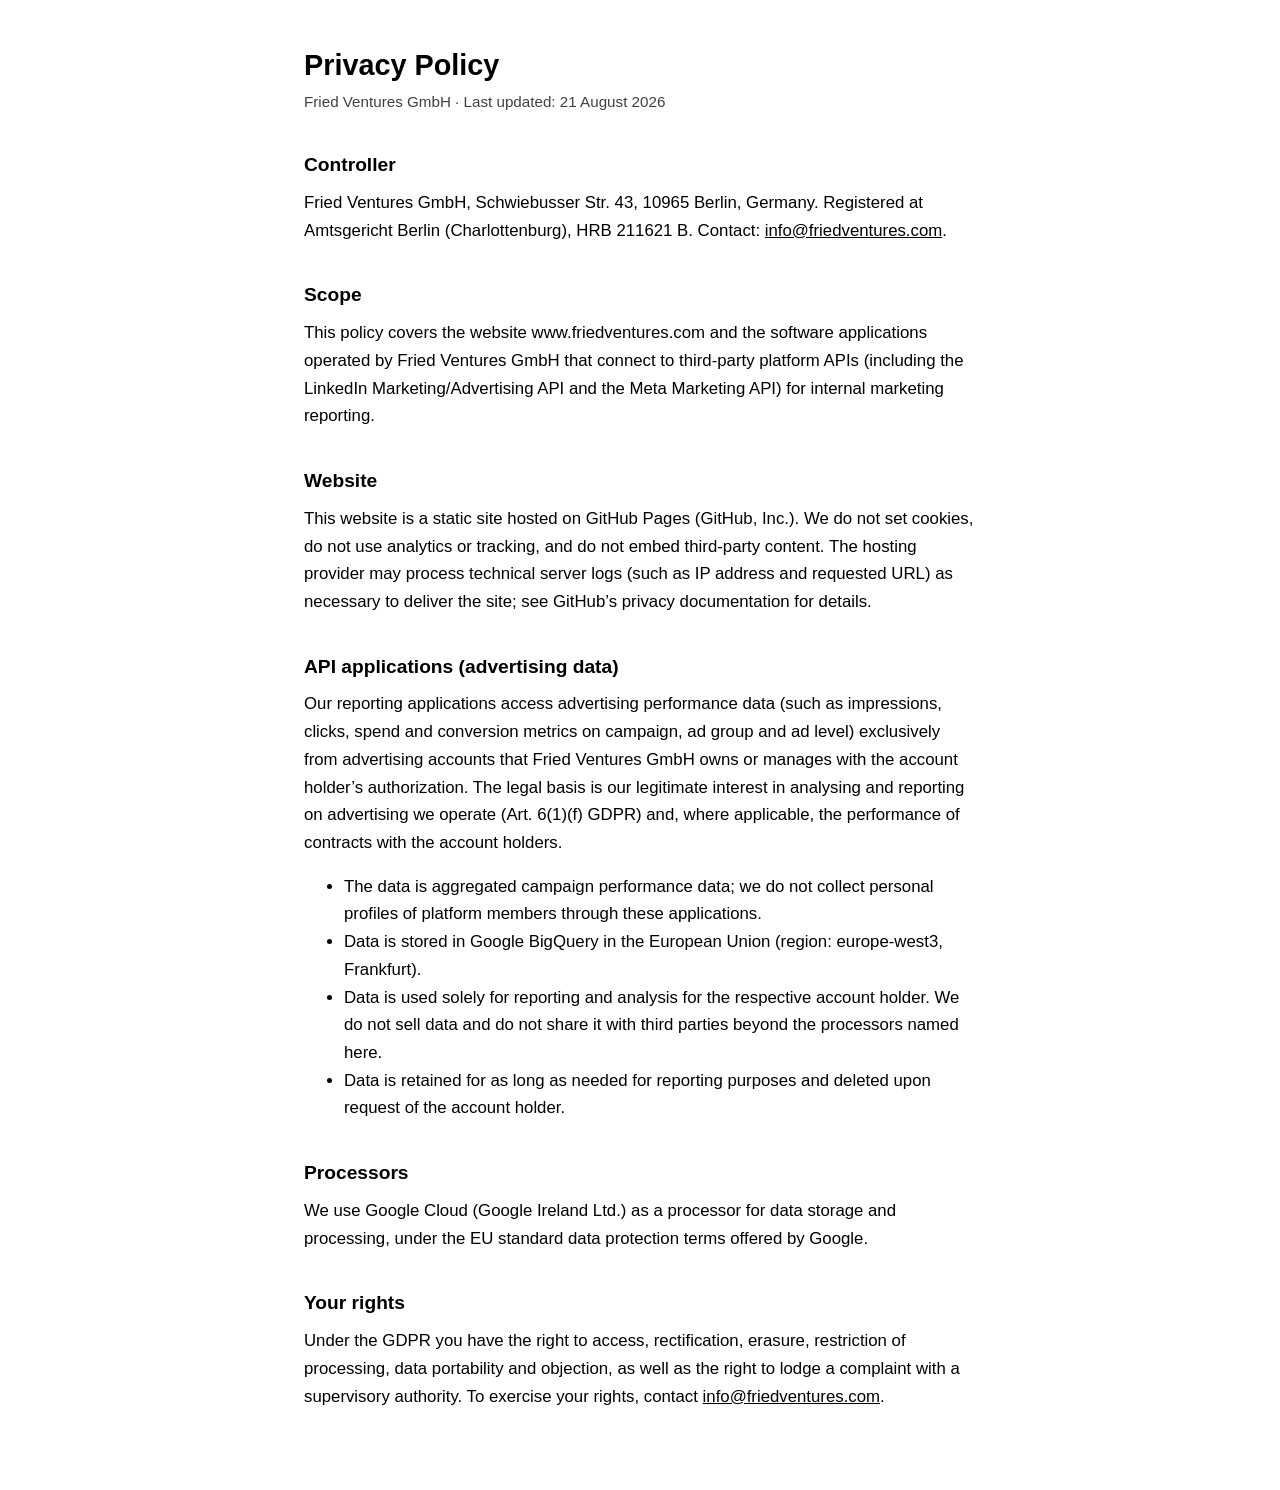
==== privacy/index.html @ 8555ea93 "Serve privacy policy at /privacy as well Co-Authored-By: Claude Fable 5 <noreply@anthropic.com>" ====
<!doctype html>
<html lang="en">
<head>
<meta charset="utf-8">
<meta name="viewport" content="width=device-width, initial-scale=1">
<title>Privacy Policy — Fried Ventures GmbH</title>
<meta name="robots" content="noindex">
<style>
  :root { color-scheme: light dark; }
  body {
    margin: 0 auto; max-width: 42rem; padding: 3rem 1.25rem 4rem;
    font-family: -apple-system, BlinkMacSystemFont, "Segoe UI", Roboto, Helvetica, Arial, sans-serif;
    line-height: 1.65; font-size: 1.05rem;
    background: Canvas; color: CanvasText;
  }
  h1 { font-size: 1.8rem; line-height: 1.2; margin: 0 0 0.4rem; }
  h2 { font-size: 1.2rem; margin: 2.2rem 0 0.5rem; }
  p, ul { margin: 0 0 1rem; }
  .meta { opacity: 0.75; font-size: 0.95rem; margin-bottom: 2rem; }
  a { color: inherit; }
</style>
</head>
<body>
<h1>Privacy Policy</h1>
<p class="meta">Fried Ventures GmbH · Last updated: 21 August 2026</p>

<h2>Controller</h2>
<p>Fried Ventures GmbH, Schwiebusser Str. 43, 10965 Berlin, Germany.
Registered at Amtsgericht Berlin (Charlottenburg), HRB 211621 B.
Contact: <a href="mailto:info@friedventures.com">info@friedventures.com</a>.</p>

<h2>Scope</h2>
<p>This policy covers the website www.friedventures.com and the software
applications operated by Fried Ventures GmbH that connect to third-party
platform APIs (including the LinkedIn Marketing/Advertising API and the
Meta Marketing API) for internal marketing reporting.</p>

<h2>Website</h2>
<p>This website is a static site hosted on GitHub Pages (GitHub, Inc.).
We do not set cookies, do not use analytics or tracking, and do not embed
third-party content. The hosting provider may process technical server
logs (such as IP address and requested URL) as necessary to deliver the
site; see GitHub&rsquo;s privacy documentation for details.</p>

<h2>API applications (advertising data)</h2>
<p>Our reporting applications access advertising performance data
(such as impressions, clicks, spend and conversion metrics on campaign,
ad group and ad level) exclusively from advertising accounts that
Fried Ventures GmbH owns or manages with the account holder&rsquo;s
authorization. The legal basis is our legitimate interest in analysing
and reporting on advertising we operate (Art. 6(1)(f) GDPR) and, where
applicable, the performance of contracts with the account holders.</p>
<ul>
  <li>The data is aggregated campaign performance data; we do not collect
  personal profiles of platform members through these applications.</li>
  <li>Data is stored in Google BigQuery in the European Union
  (region: europe-west3, Frankfurt).</li>
  <li>Data is used solely for reporting and analysis for the respective
  account holder. We do not sell data and do not share it with third
  parties beyond the processors named here.</li>
  <li>Data is retained for as long as needed for reporting purposes and
  deleted upon request of the account holder.</li>
</ul>

<h2>Processors</h2>
<p>We use Google Cloud (Google Ireland Ltd.) as a processor for data
storage and processing, under the EU standard data protection terms
offered by Google.</p>

<h2>Your rights</h2>
<p>Under the GDPR you have the right to access, rectification, erasure,
restriction of processing, data portability and objection, as well as the
right to lodge a complaint with a supervisory authority. To exercise your
rights, contact <a href="mailto:info@friedventures.com">info@friedventures.com</a>.</p>
</body>
</html>
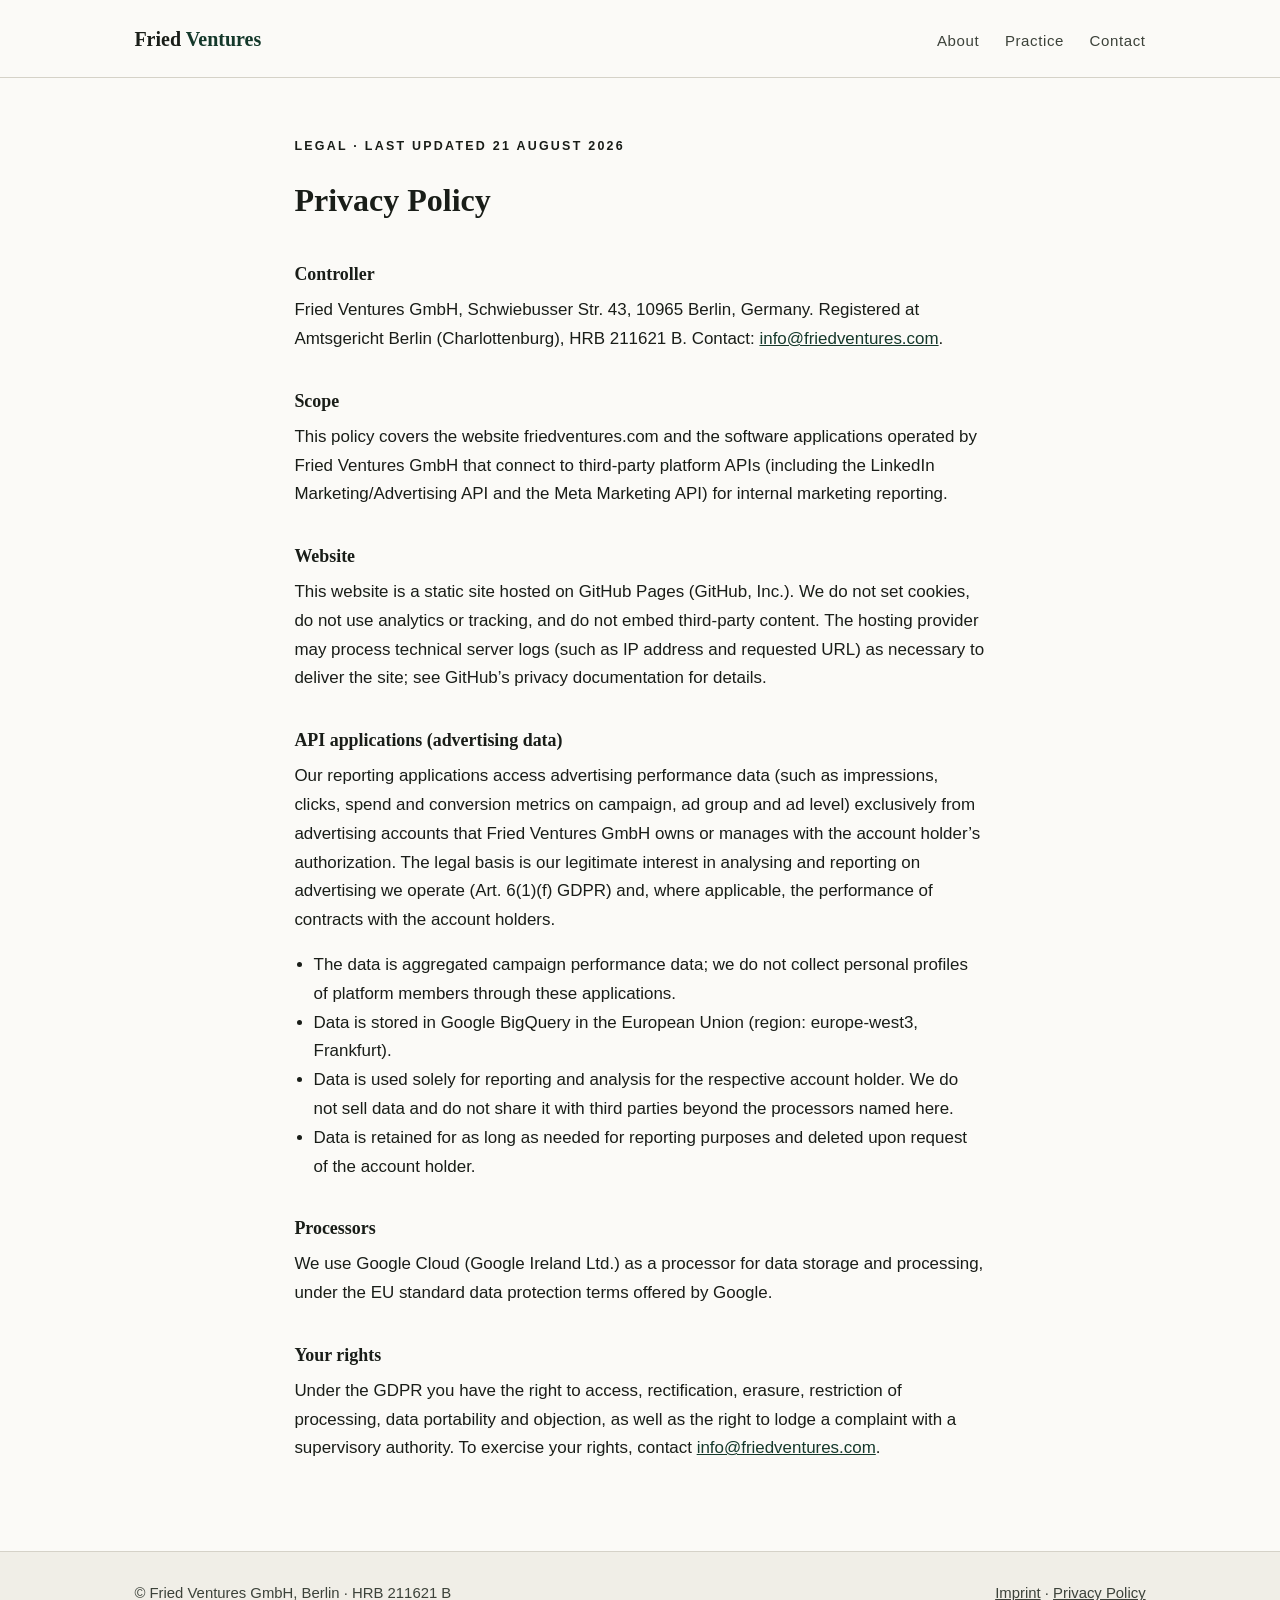
==== commit c3b9d0e8: "Relaunch company website: editorial one-pager, English imprint, AAA contrast Co-Authored-By: Claude " ====
--- a/privacy/index.html
+++ b/privacy/index.html
@@ -5,72 +5,84 @@
 <meta name="viewport" content="width=device-width, initial-scale=1">
 <title>Privacy Policy — Fried Ventures GmbH</title>
 <meta name="robots" content="noindex">
-<style>
-  :root { color-scheme: light dark; }
-  body {
-    margin: 0 auto; max-width: 42rem; padding: 3rem 1.25rem 4rem;
-    font-family: -apple-system, BlinkMacSystemFont, "Segoe UI", Roboto, Helvetica, Arial, sans-serif;
-    line-height: 1.65; font-size: 1.05rem;
-    background: Canvas; color: CanvasText;
-  }
-  h1 { font-size: 1.8rem; line-height: 1.2; margin: 0 0 0.4rem; }
-  h2 { font-size: 1.2rem; margin: 2.2rem 0 0.5rem; }
-  p, ul { margin: 0 0 1rem; }
-  .meta { opacity: 0.75; font-size: 0.95rem; margin-bottom: 2rem; }
-  a { color: inherit; }
-</style>
+<link rel="stylesheet" href="/assets/site.css">
 </head>
 <body>
-<h1>Privacy Policy</h1>
-<p class="meta">Fried Ventures GmbH · Last updated: 21 August 2026</p>
+<header class="site">
+  <div class="wrap">
+    <a class="brand" href="/">Fried <span>Ventures</span></a>
+    <nav class="top" aria-label="Main">
+      <a href="/#about">About</a>
+      <a href="/#services">Practice</a>
+      <a href="/#contact">Contact</a>
+    </nav>
+  </div>
+</header>
 
-<h2>Controller</h2>
-<p>Fried Ventures GmbH, Schwiebusser Str. 43, 10965 Berlin, Germany.
-Registered at Amtsgericht Berlin (Charlottenburg), HRB 211621 B.
-Contact: <a href="mailto:info@friedventures.com">info@friedventures.com</a>.</p>
+<main class="legal">
+  <div class="wrap">
+    <p class="kicker">Legal · Last updated 21 August 2026</p>
+    <h1>Privacy Policy</h1>
 
-<h2>Scope</h2>
-<p>This policy covers the website www.friedventures.com and the software
-applications operated by Fried Ventures GmbH that connect to third-party
-platform APIs (including the LinkedIn Marketing/Advertising API and the
-Meta Marketing API) for internal marketing reporting.</p>
+    <h2>Controller</h2>
+    <p>Fried Ventures GmbH, Schwiebusser Str. 43, 10965 Berlin, Germany.
+    Registered at Amtsgericht Berlin (Charlottenburg), HRB 211621 B.
+    Contact: <a href="mailto:info@friedventures.com">info@friedventures.com</a>.</p>
 
-<h2>Website</h2>
-<p>This website is a static site hosted on GitHub Pages (GitHub, Inc.).
-We do not set cookies, do not use analytics or tracking, and do not embed
-third-party content. The hosting provider may process technical server
-logs (such as IP address and requested URL) as necessary to deliver the
-site; see GitHub&rsquo;s privacy documentation for details.</p>
+    <h2>Scope</h2>
+    <p>This policy covers the website friedventures.com and the software
+    applications operated by Fried Ventures GmbH that connect to third-party
+    platform APIs (including the LinkedIn Marketing/Advertising API and the
+    Meta Marketing API) for internal marketing reporting.</p>
 
-<h2>API applications (advertising data)</h2>
-<p>Our reporting applications access advertising performance data
-(such as impressions, clicks, spend and conversion metrics on campaign,
-ad group and ad level) exclusively from advertising accounts that
-Fried Ventures GmbH owns or manages with the account holder&rsquo;s
-authorization. The legal basis is our legitimate interest in analysing
-and reporting on advertising we operate (Art. 6(1)(f) GDPR) and, where
-applicable, the performance of contracts with the account holders.</p>
-<ul>
-  <li>The data is aggregated campaign performance data; we do not collect
-  personal profiles of platform members through these applications.</li>
-  <li>Data is stored in Google BigQuery in the European Union
-  (region: europe-west3, Frankfurt).</li>
-  <li>Data is used solely for reporting and analysis for the respective
-  account holder. We do not sell data and do not share it with third
-  parties beyond the processors named here.</li>
-  <li>Data is retained for as long as needed for reporting purposes and
-  deleted upon request of the account holder.</li>
-</ul>
+    <h2>Website</h2>
+    <p>This website is a static site hosted on GitHub Pages (GitHub, Inc.).
+    We do not set cookies, do not use analytics or tracking, and do not embed
+    third-party content. The hosting provider may process technical server
+    logs (such as IP address and requested URL) as necessary to deliver the
+    site; see GitHub&rsquo;s privacy documentation for details.</p>
 
-<h2>Processors</h2>
-<p>We use Google Cloud (Google Ireland Ltd.) as a processor for data
-storage and processing, under the EU standard data protection terms
-offered by Google.</p>
+    <h2>API applications (advertising data)</h2>
+    <p>Our reporting applications access advertising performance data
+    (such as impressions, clicks, spend and conversion metrics on campaign,
+    ad group and ad level) exclusively from advertising accounts that
+    Fried Ventures GmbH owns or manages with the account holder&rsquo;s
+    authorization. The legal basis is our legitimate interest in analysing
+    and reporting on advertising we operate (Art. 6(1)(f) GDPR) and, where
+    applicable, the performance of contracts with the account holders.</p>
+    <ul>
+      <li>The data is aggregated campaign performance data; we do not collect
+      personal profiles of platform members through these applications.</li>
+      <li>Data is stored in Google BigQuery in the European Union
+      (region: europe-west3, Frankfurt).</li>
+      <li>Data is used solely for reporting and analysis for the respective
+      account holder. We do not sell data and do not share it with third
+      parties beyond the processors named here.</li>
+      <li>Data is retained for as long as needed for reporting purposes and
+      deleted upon request of the account holder.</li>
+    </ul>
 
-<h2>Your rights</h2>
-<p>Under the GDPR you have the right to access, rectification, erasure,
-restriction of processing, data portability and objection, as well as the
-right to lodge a complaint with a supervisory authority. To exercise your
-rights, contact <a href="mailto:info@friedventures.com">info@friedventures.com</a>.</p>
+    <h2>Processors</h2>
+    <p>We use Google Cloud (Google Ireland Ltd.) as a processor for data
+    storage and processing, under the EU standard data protection terms
+    offered by Google.</p>
+
+    <h2>Your rights</h2>
+    <p>Under the GDPR you have the right to access, rectification, erasure,
+    restriction of processing, data portability and objection, as well as the
+    right to lodge a complaint with a supervisory authority. To exercise your
+    rights, contact <a href="mailto:info@friedventures.com">info@friedventures.com</a>.</p>
+  </div>
+</main>
+
+<footer class="site">
+  <div class="wrap">
+    <div>© Fried Ventures GmbH, Berlin · HRB 211621 B</div>
+    <div>
+      <a href="/imprint.html">Imprint</a> ·
+      <a href="/privacy.html">Privacy Policy</a>
+    </div>
+  </div>
+</footer>
 </body>
 </html>
--- a/assets/site.css
+++ b/assets/site.css
@@ -0,0 +1,111 @@
+/* Fried Ventures GmbH — shared styles. System fonts only, light theme, AAA contrast. */
+
+:root {
+  --paper: #fbfaf7;
+  --paper-deep: #f0eee7;
+  --ink: #191d18;
+  --ink-soft: #3c423a;
+  --pine: #14382a;
+  --rule: #d5d2c8;
+}
+
+* { box-sizing: border-box; }
+html { scroll-behavior: smooth; }
+@media (prefers-reduced-motion: reduce) { html { scroll-behavior: auto; } }
+
+body {
+  margin: 0;
+  background: var(--paper);
+  color: var(--ink);
+  font-family: -apple-system, BlinkMacSystemFont, "Segoe UI", Roboto, Helvetica, Arial, sans-serif;
+  font-size: 1.06rem;
+  line-height: 1.7;
+}
+
+h1, h2, h3, .brand {
+  font-family: "Iowan Old Style", "Palatino Nova", Palatino, "Book Antiqua", Georgia, serif;
+  font-weight: 600;
+  letter-spacing: 0;
+}
+
+.wrap { max-width: 66rem; margin: 0 auto; padding: 0 1.4rem; }
+
+/* Header */
+header.site { border-bottom: 1px solid var(--rule); background: var(--paper); }
+header.site .wrap {
+  display: flex; align-items: baseline; justify-content: space-between;
+  gap: 1rem; flex-wrap: wrap; padding-top: 1.4rem; padding-bottom: 1.3rem;
+}
+.brand { font-size: 1.25rem; color: var(--ink); text-decoration: none; }
+.brand span { color: var(--pine); }
+nav.top { display: flex; gap: 1.6rem; flex-wrap: wrap; }
+nav.top a {
+  color: var(--ink-soft); text-decoration: none; font-size: 0.94rem;
+  letter-spacing: 0.04em;
+}
+nav.top a:hover, nav.top a:focus-visible { color: var(--ink); text-decoration: underline; text-underline-offset: 4px; }
+a:focus-visible { outline: 3px solid var(--pine); outline-offset: 3px; }
+
+/* Kicker labels */
+.kicker {
+  font-size: 0.78rem; letter-spacing: 0.18em; text-transform: uppercase;
+  color: var(--pine); font-weight: 650; margin: 0 0 0.9rem;
+}
+
+/* Hero */
+.hero { padding: 5.5rem 0 4.8rem; background: var(--paper); }
+.hero h1 {
+  font-size: clamp(2.1rem, 4.6vw, 3.4rem);
+  line-height: 1.14; margin: 0 0 1.4rem; max-width: 24ch;
+  text-wrap: balance;
+}
+.hero p { font-size: 1.22rem; color: var(--ink-soft); max-width: 52ch; margin: 0; }
+
+/* Sections: editorial two-column */
+section { border-top: 1px solid var(--rule); padding: 3.8rem 0; }
+.cols { display: grid; grid-template-columns: 15rem 1fr; gap: 2.5rem; }
+@media (max-width: 44rem) { .cols { grid-template-columns: 1fr; gap: 1rem; } }
+.cols h2 { font-size: 1.45rem; margin: 0; line-height: 1.3; }
+.cols .body { max-width: 44rem; }
+.body p { margin: 0 0 1.05rem; }
+.body p:last-child { margin-bottom: 0; }
+
+/* Service list */
+dl.services { margin: 0; }
+dl.services > div { padding: 1.25rem 0; border-bottom: 1px solid var(--rule); }
+dl.services > div:first-child { padding-top: 0.2rem; }
+dl.services > div:last-child { border-bottom: 0; padding-bottom: 0; }
+dl.services dt {
+  font-family: "Iowan Old Style", "Palatino Nova", Palatino, "Book Antiqua", Georgia, serif;
+  font-size: 1.18rem; font-weight: 600; margin-bottom: 0.35rem;
+}
+dl.services dd { margin: 0; color: var(--ink-soft); }
+
+/* Facts strip */
+.facts { display: flex; gap: 2.8rem; flex-wrap: wrap; margin-top: 2rem; }
+.facts div { font-size: 0.97rem; }
+.facts strong { display: block; font-size: 1.05rem; color: var(--ink); font-weight: 650; }
+.facts span { color: var(--ink-soft); }
+
+/* Contact */
+address { font-style: normal; line-height: 1.85; }
+address a { color: var(--pine); }
+
+/* Legal pages */
+main.legal { padding: 3.6rem 0 4.5rem; }
+main.legal .wrap { max-width: 46rem; }
+main.legal h1 { font-size: 2rem; margin: 0 0 2rem; }
+main.legal h2 { font-size: 1.12rem; margin: 2rem 0 0.4rem; }
+main.legal p, main.legal ul { margin: 0 0 1rem; color: var(--ink); }
+main.legal ul { padding-left: 1.2rem; }
+main.legal a { color: var(--pine); }
+
+/* Footer */
+footer.site { border-top: 1px solid var(--rule); background: var(--paper-deep); }
+footer.site .wrap {
+  display: flex; justify-content: space-between; gap: 1.2rem; flex-wrap: wrap;
+  padding-top: 1.8rem; padding-bottom: 2.4rem;
+  font-size: 0.93rem; color: var(--ink-soft);
+}
+footer.site a { color: var(--ink-soft); }
+footer.site a:hover, footer.site a:focus-visible { color: var(--ink); }
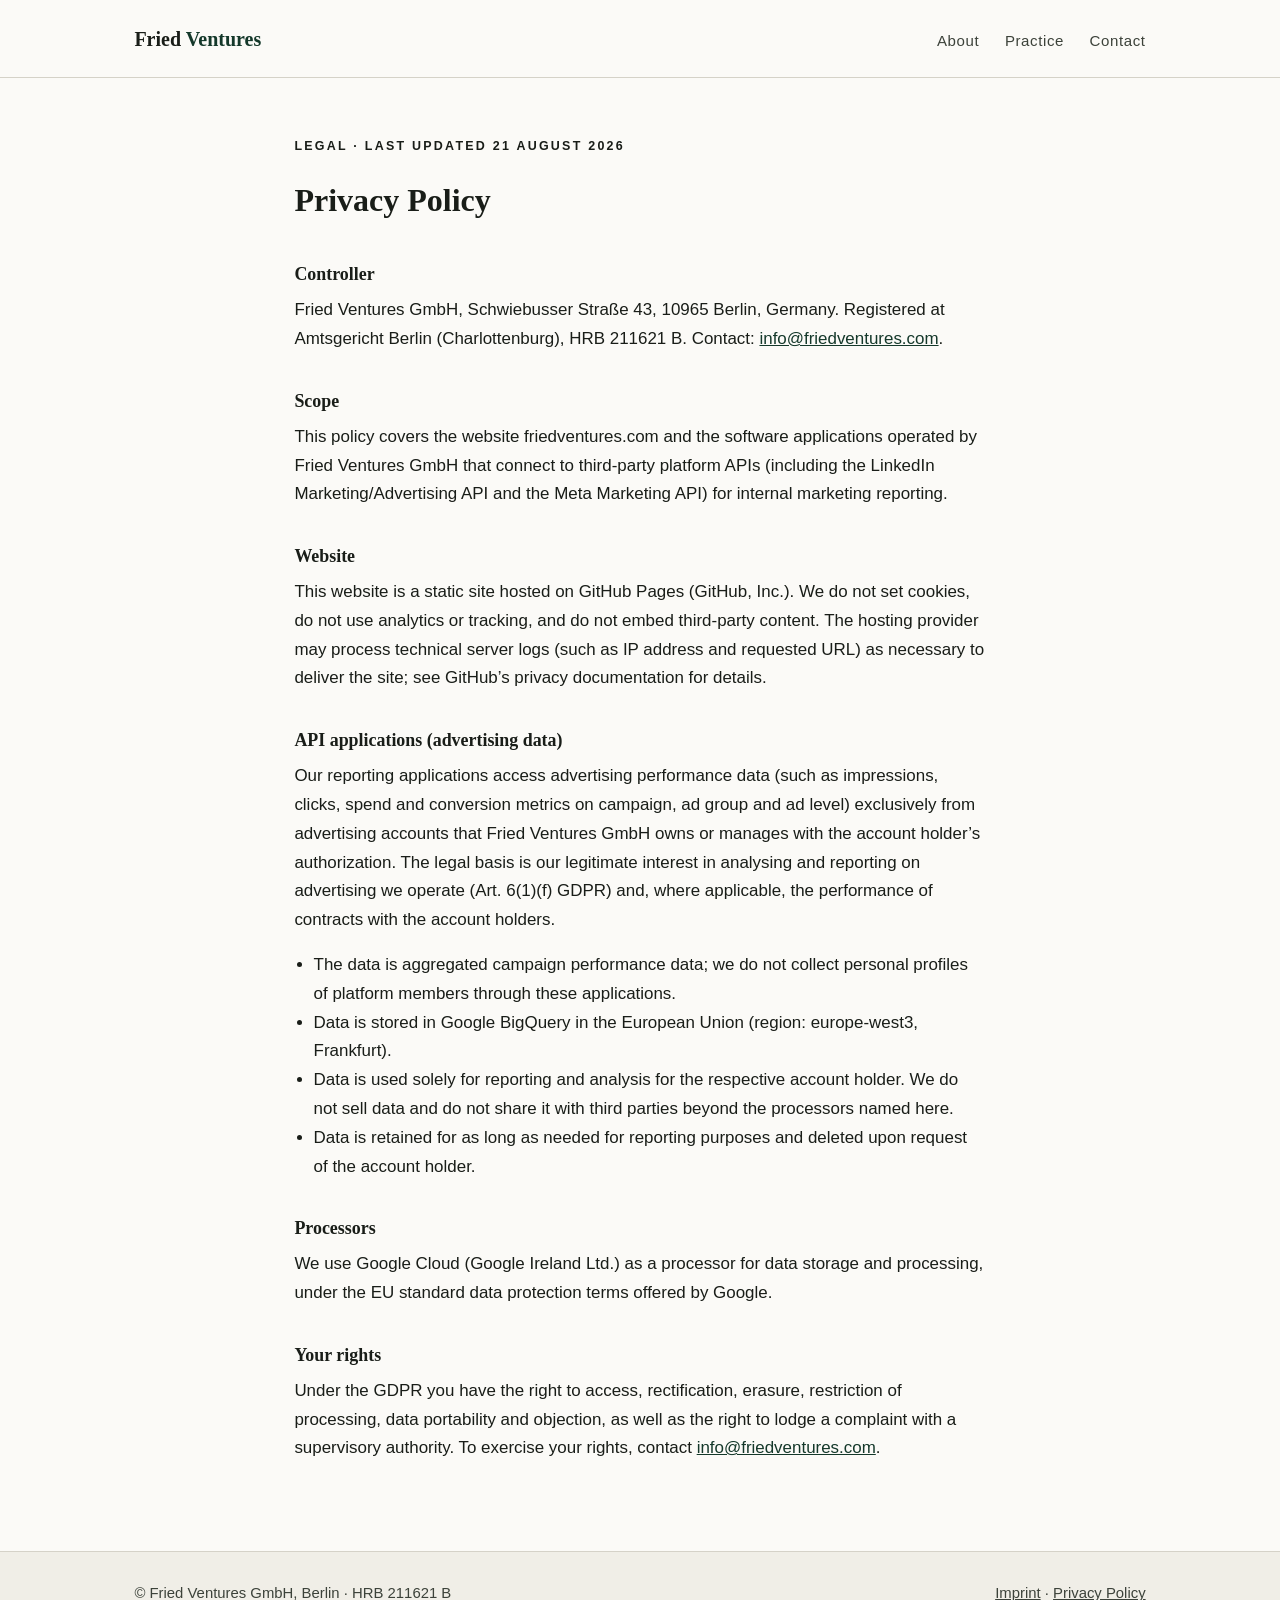
==== commit 740012ff: "Match registered address spelling (Straße) from commercial register Co-Authored-By: Claude Fable 5 <" ====
--- a/privacy/index.html
+++ b/privacy/index.html
@@ -25,7 +25,7 @@
     <h1>Privacy Policy</h1>
 
     <h2>Controller</h2>
-    <p>Fried Ventures GmbH, Schwiebusser Str. 43, 10965 Berlin, Germany.
+    <p>Fried Ventures GmbH, Schwiebusser Straße 43, 10965 Berlin, Germany.
     Registered at Amtsgericht Berlin (Charlottenburg), HRB 211621 B.
     Contact: <a href="mailto:info@friedventures.com">info@friedventures.com</a>.</p>
 
